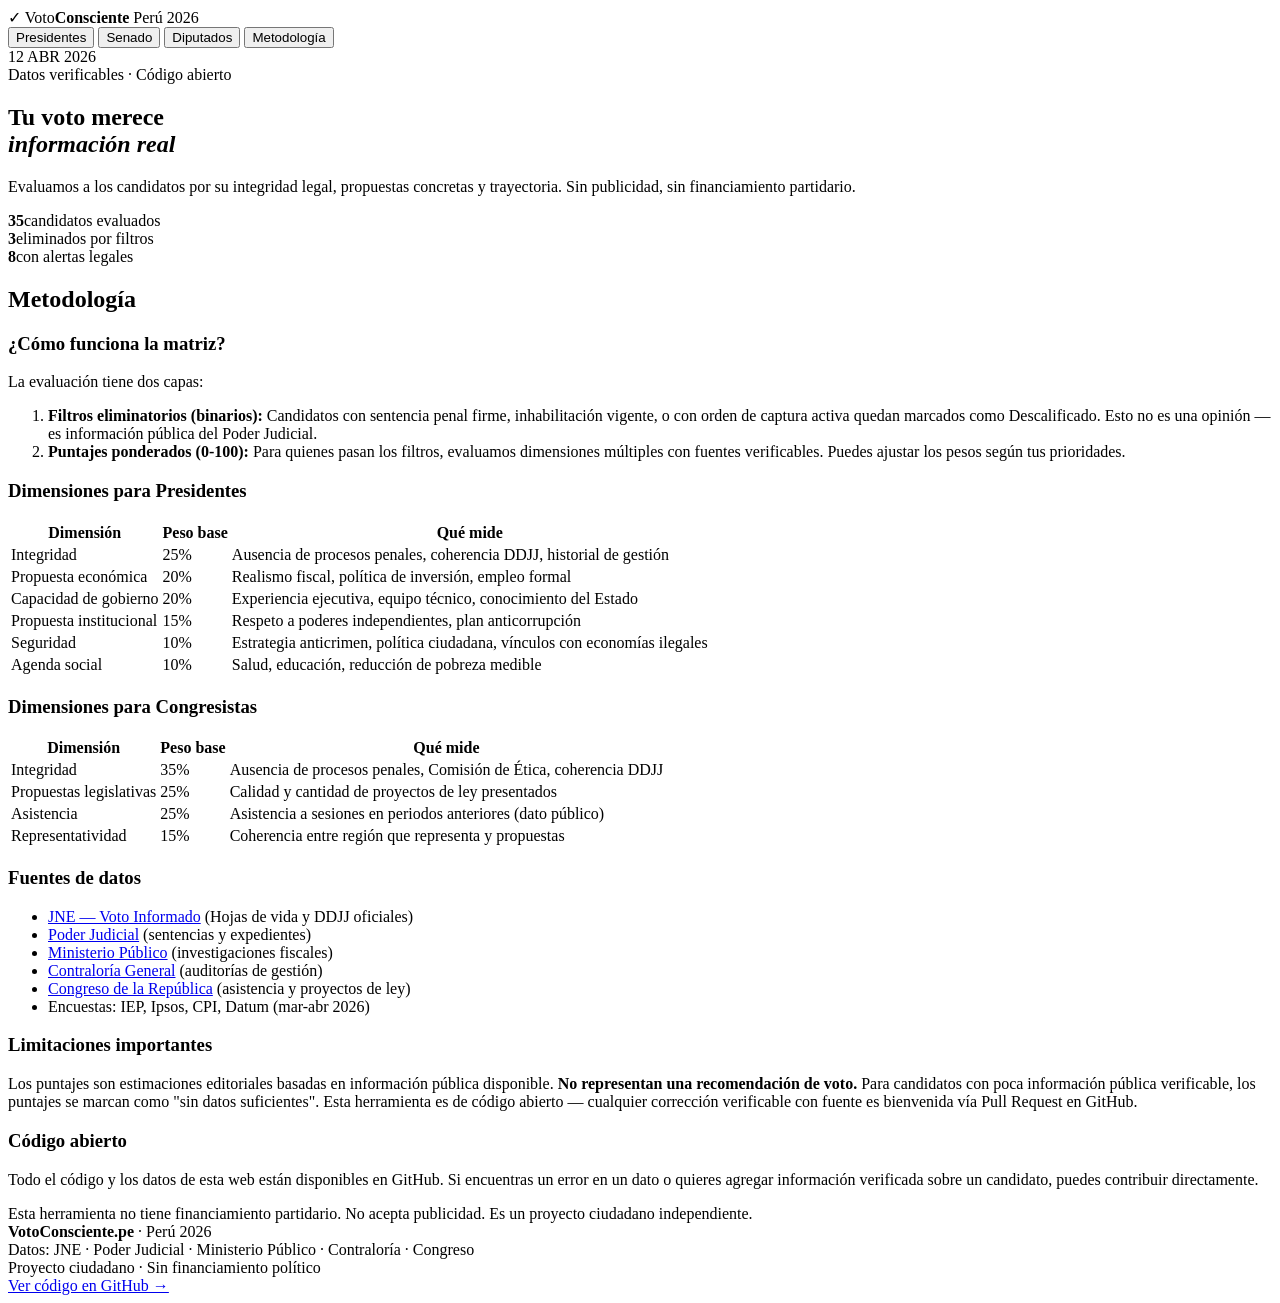
==== index.html @ 7504a5af "Add files via upload" ====
<!DOCTYPE html>
<html lang="es">
<head>
<meta charset="UTF-8">
<meta name="viewport" content="width=device-width, initial-scale=1.0">
<meta name="description" content="Voto Consciente Perú 2026 — Matriz de decisión electoral basada en integridad, propuestas y trayectoria verificable.">
<meta property="og:title" content="Voto Consciente Perú 2026">
<meta property="og:description" content="Evalúa a los candidatos presidenciales, senadores y diputados con datos verificables.">
<title>Voto Consciente · Perú 2026</title>
<link rel="preconnect" href="https://fonts.googleapis.com">
<link href="https://fonts.googleapis.com/css2?family=Sora:wght@300;400;500;600&family=DM+Mono:wght@400;500&display=swap" rel="stylesheet">
<link rel="stylesheet" href="css/styles.css">
</head>
<body>

<!-- HEADER -->
<header class="site-header">
  <div class="header-inner">
    <div class="logo">
      <span class="logo-mark">✓</span>
      <span class="logo-text">Voto<strong>Consciente</strong></span>
      <span class="logo-year">Perú 2026</span>
    </div>
    <nav class="main-nav">
      <button class="nav-btn active" data-view="presidentes">Presidentes</button>
      <button class="nav-btn" data-view="senadores">Senado</button>
      <button class="nav-btn" data-view="diputados">Diputados</button>
      <button class="nav-btn" data-view="metodologia">Metodología</button>
    </nav>
    <div class="header-cta">
      <span class="election-countdown" id="countdown">12 ABR 2026</span>
    </div>
  </div>
</header>

<!-- HERO -->
<section class="hero" id="hero">
  <div class="hero-inner">
    <div class="hero-badge">Datos verificables · Código abierto</div>
    <h1 class="hero-title">Tu voto merece<br><em>información real</em></h1>
    <p class="hero-sub">Evaluamos a los candidatos por su integridad legal, propuestas concretas y trayectoria. Sin publicidad, sin financiamiento partidario.</p>
    <div class="hero-stats">
      <div class="hstat"><strong id="stat-total">35</strong><span>candidatos evaluados</span></div>
      <div class="hstat"><strong id="stat-elim">3</strong><span>eliminados por filtros</span></div>
      <div class="hstat"><strong id="stat-warn">8</strong><span>con alertas legales</span></div>
    </div>
  </div>
</section>

<!-- MAIN CONTENT -->
<main class="main-content">

  <!-- VIEWS -->
  <div id="view-presidentes" class="view active">
    <div id="pres-container"></div>
  </div>

  <div id="view-senadores" class="view">
    <div id="sen-container"></div>
  </div>

  <div id="view-diputados" class="view">
    <div id="dip-container"></div>
  </div>

  <div id="view-metodologia" class="view">
    <div class="metodologia-wrap">
      <h2>Metodología</h2>

      <h3>¿Cómo funciona la matriz?</h3>
      <p>La evaluación tiene dos capas:</p>
      <ol>
        <li><strong>Filtros eliminatorios (binarios):</strong> Candidatos con sentencia penal firme, inhabilitación vigente, o con orden de captura activa quedan marcados como <span class="badge-bad">Descalificado</span>. Esto no es una opinión — es información pública del Poder Judicial.</li>
        <li><strong>Puntajes ponderados (0-100):</strong> Para quienes pasan los filtros, evaluamos dimensiones múltiples con fuentes verificables. Puedes ajustar los pesos según tus prioridades.</li>
      </ol>

      <h3>Dimensiones para Presidentes</h3>
      <table class="meto-table">
        <tr><th>Dimensión</th><th>Peso base</th><th>Qué mide</th></tr>
        <tr><td>Integridad</td><td>25%</td><td>Ausencia de procesos penales, coherencia DDJJ, historial de gestión</td></tr>
        <tr><td>Propuesta económica</td><td>20%</td><td>Realismo fiscal, política de inversión, empleo formal</td></tr>
        <tr><td>Capacidad de gobierno</td><td>20%</td><td>Experiencia ejecutiva, equipo técnico, conocimiento del Estado</td></tr>
        <tr><td>Propuesta institucional</td><td>15%</td><td>Respeto a poderes independientes, plan anticorrupción</td></tr>
        <tr><td>Seguridad</td><td>10%</td><td>Estrategia anticrimen, política ciudadana, vínculos con economías ilegales</td></tr>
        <tr><td>Agenda social</td><td>10%</td><td>Salud, educación, reducción de pobreza medible</td></tr>
      </table>

      <h3>Dimensiones para Congresistas</h3>
      <table class="meto-table">
        <tr><th>Dimensión</th><th>Peso base</th><th>Qué mide</th></tr>
        <tr><td>Integridad</td><td>35%</td><td>Ausencia de procesos penales, Comisión de Ética, coherencia DDJJ</td></tr>
        <tr><td>Propuestas legislativas</td><td>25%</td><td>Calidad y cantidad de proyectos de ley presentados</td></tr>
        <tr><td>Asistencia</td><td>25%</td><td>Asistencia a sesiones en periodos anteriores (dato público)</td></tr>
        <tr><td>Representatividad</td><td>15%</td><td>Coherencia entre región que representa y propuestas</td></tr>
      </table>

      <h3>Fuentes de datos</h3>
      <ul>
        <li><a href="https://votoinformado.jne.gob.pe" target="_blank">JNE — Voto Informado</a> (Hojas de vida y DDJJ oficiales)</li>
        <li><a href="https://www.pj.gob.pe" target="_blank">Poder Judicial</a> (sentencias y expedientes)</li>
        <li><a href="https://www.mpfn.gob.pe" target="_blank">Ministerio Público</a> (investigaciones fiscales)</li>
        <li><a href="https://www.contraloria.gob.pe" target="_blank">Contraloría General</a> (auditorías de gestión)</li>
        <li><a href="https://www.congreso.gob.pe" target="_blank">Congreso de la República</a> (asistencia y proyectos de ley)</li>
        <li>Encuestas: IEP, Ipsos, CPI, Datum (mar-abr 2026)</li>
      </ul>

      <h3>Limitaciones importantes</h3>
      <p>Los puntajes son estimaciones editoriales basadas en información pública disponible. <strong>No representan una recomendación de voto.</strong> Para candidatos con poca información pública verificable, los puntajes se marcan como "sin datos suficientes". Esta herramienta es de código abierto — cualquier corrección verificable con fuente es bienvenida vía Pull Request en GitHub.</p>

      <h3>Código abierto</h3>
      <p>Todo el código y los datos de esta web están disponibles en GitHub. Si encuentras un error en un dato o quieres agregar información verificada sobre un candidato, puedes contribuir directamente.</p>

      <div class="meto-disclaimer">
        Esta herramienta no tiene financiamiento partidario. No acepta publicidad. Es un proyecto ciudadano independiente.
      </div>
    </div>
  </div>

</main>

<!-- FOOTER -->
<footer class="site-footer">
  <div class="footer-inner">
    <div class="footer-left">
      <strong>VotoConsciente.pe</strong> · Perú 2026<br>
      <span>Datos: JNE · Poder Judicial · Ministerio Público · Contraloría · Congreso</span>
    </div>
    <div class="footer-right">
      <span>Proyecto ciudadano · Sin financiamiento político</span><br>
      <a href="https://github.com/TU_USUARIO/voto-consciente-2026" target="_blank">Ver código en GitHub →</a>
    </div>
  </div>
</footer>

<script src="js/app.js"></script>
</body>
</html>
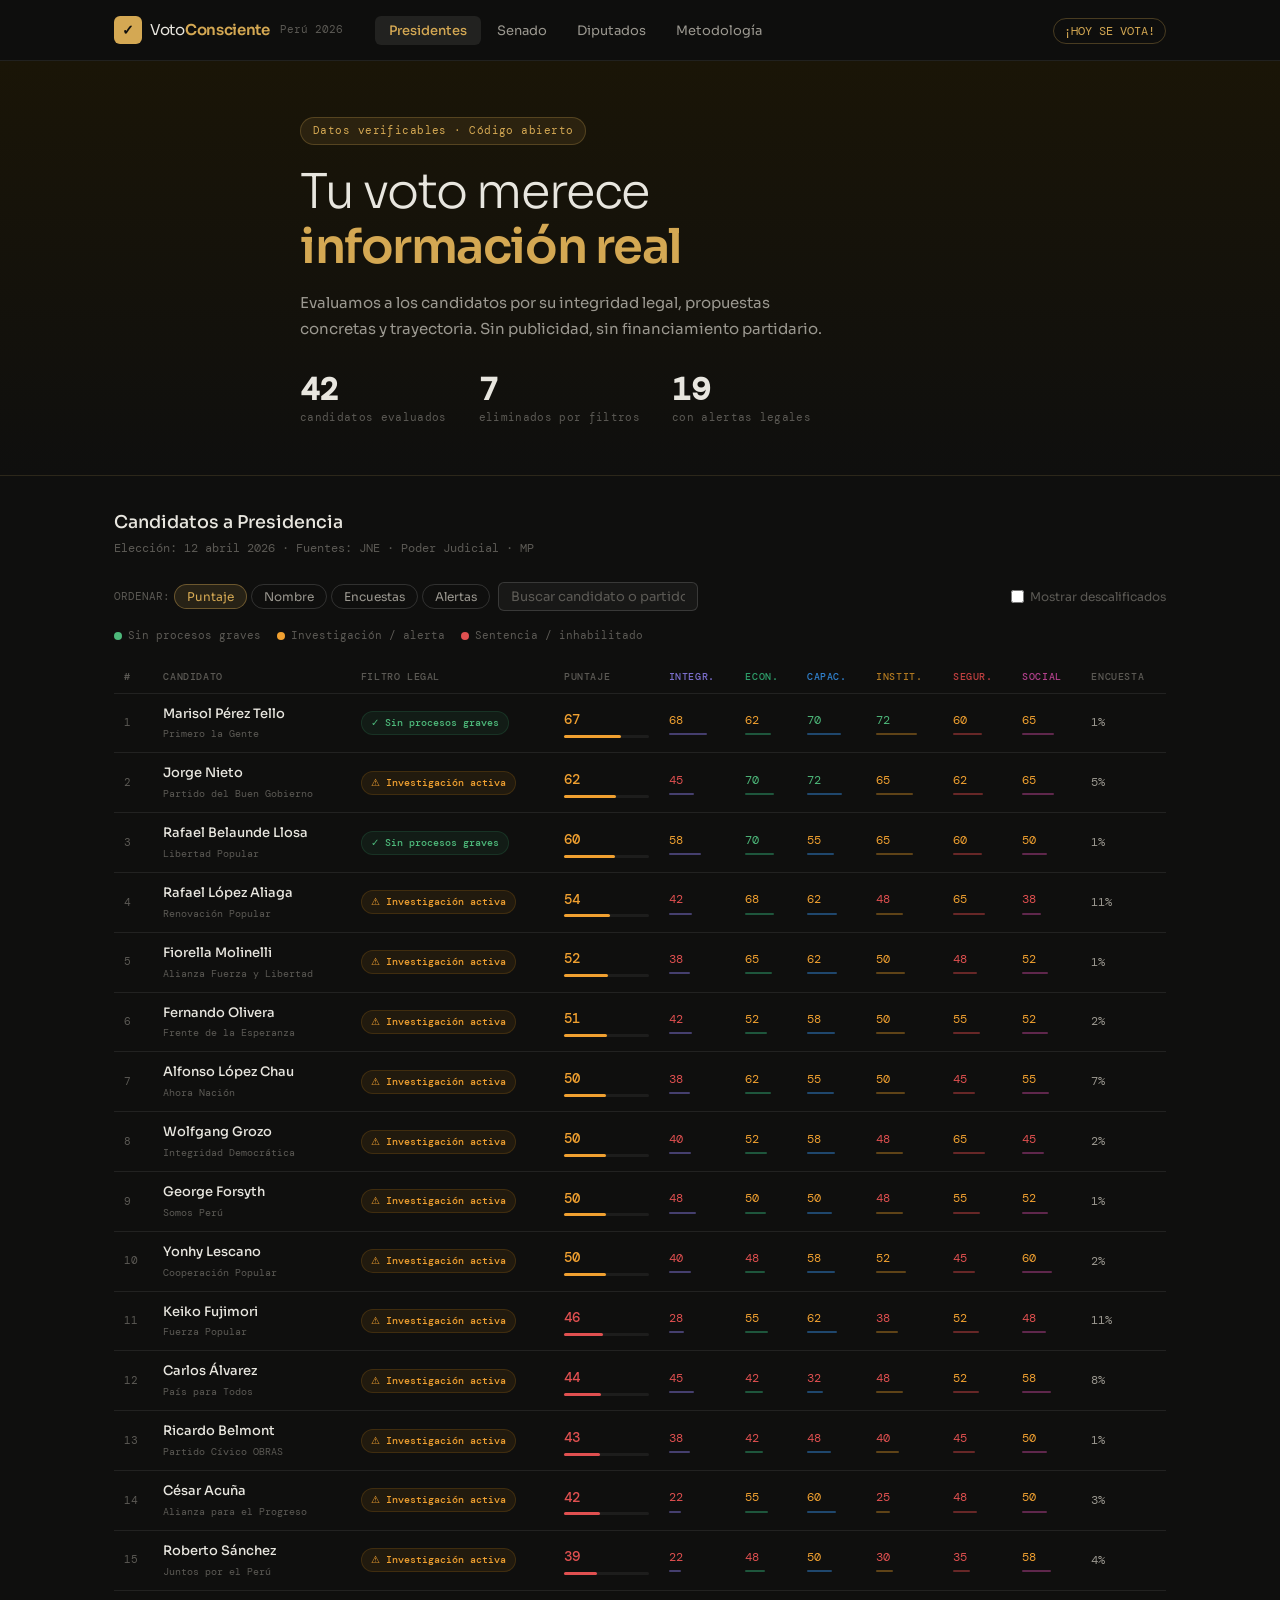
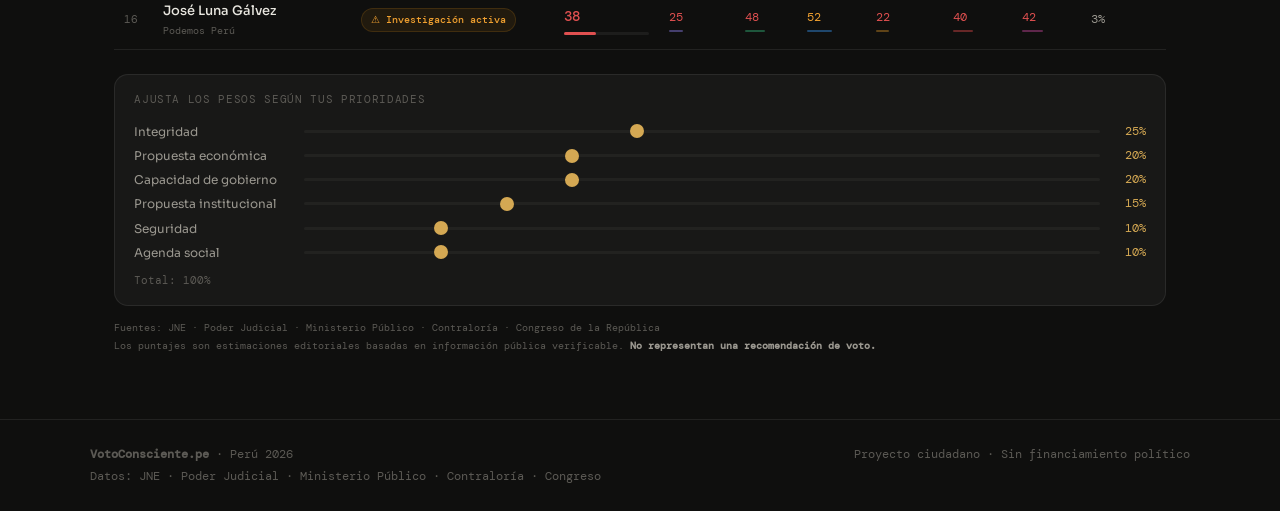
==== commit b30bc7fc: "Update index.html" ====
--- a/index.html
+++ b/index.html
@@ -127,7 +127,6 @@
     </div>
     <div class="footer-right">
       <span>Proyecto ciudadano · Sin financiamiento político</span><br>
-      <a href="https://github.com/TU_USUARIO/voto-consciente-2026" target="_blank">Ver código en GitHub →</a>
     </div>
   </div>
 </footer>
--- a/css/styles.css
+++ b/css/styles.css
@@ -0,0 +1,585 @@
+/* ===== VOTO CONSCIENTE 2026 · STYLES ===== */
+/* Aesthetic: Editorial civic — austero, directo, confiable */
+
+:root {
+  --c-bg: #0f0f0e;
+  --c-bg2: #181817;
+  --c-bg3: #222220;
+  --c-border: rgba(255,255,255,0.08);
+  --c-border2: rgba(255,255,255,0.14);
+  --c-text: #e8e6df;
+  --c-text2: #9b9890;
+  --c-text3: #5c5a55;
+  --c-accent: #d4a853;       /* oro cívico */
+  --c-accent2: #c14b2a;      /* rojo alerta */
+  --c-ok: #2e7d52;
+  --c-ok-bg: rgba(46,125,82,0.12);
+  --c-ok-text: #4db87a;
+  --c-warn: #a06a10;
+  --c-warn-bg: rgba(160,106,16,0.12);
+  --c-warn-text: #f0a030;
+  --c-bad: #8b2020;
+  --c-bad-bg: rgba(139,32,32,0.12);
+  --c-bad-text: #e05050;
+  --c-blue: #2a5fa0;
+  --c-blue-text: #6aabf0;
+  --font-main: 'Sora', sans-serif;
+  --font-mono: 'DM Mono', monospace;
+  --radius: 8px;
+  --radius-lg: 14px;
+  --shadow: 0 2px 16px rgba(0,0,0,0.4);
+}
+
+/* Reset */
+*, *::before, *::after { box-sizing: border-box; margin: 0; padding: 0; }
+html { scroll-behavior: smooth; }
+body {
+  font-family: var(--font-main);
+  background: var(--c-bg);
+  color: var(--c-text);
+  font-size: 15px;
+  line-height: 1.6;
+  min-height: 100vh;
+}
+a { color: var(--c-accent); text-decoration: none; }
+a:hover { text-decoration: underline; }
+strong { font-weight: 600; }
+
+/* ===== HEADER ===== */
+.site-header {
+  position: sticky;
+  top: 0;
+  z-index: 100;
+  background: rgba(15,15,14,0.92);
+  backdrop-filter: blur(12px);
+  border-bottom: 1px solid var(--c-border);
+}
+.header-inner {
+  max-width: 1100px;
+  margin: 0 auto;
+  padding: 0 1.5rem;
+  height: 60px;
+  display: flex;
+  align-items: center;
+  gap: 2rem;
+}
+.logo {
+  display: flex;
+  align-items: center;
+  gap: 8px;
+  flex-shrink: 0;
+}
+.logo-mark {
+  width: 28px;
+  height: 28px;
+  background: var(--c-accent);
+  color: #0f0f0e;
+  border-radius: 6px;
+  display: flex;
+  align-items: center;
+  justify-content: center;
+  font-size: 14px;
+  font-weight: 700;
+}
+.logo-text {
+  font-size: 15px;
+  letter-spacing: -0.02em;
+}
+.logo-text strong { color: var(--c-accent); }
+.logo-year {
+  font-size: 11px;
+  color: var(--c-text3);
+  font-family: var(--font-mono);
+  margin-left: 2px;
+}
+.main-nav {
+  display: flex;
+  gap: 2px;
+  flex: 1;
+}
+.nav-btn {
+  background: none;
+  border: none;
+  color: var(--c-text2);
+  font-family: var(--font-main);
+  font-size: 13px;
+  padding: 6px 14px;
+  border-radius: 6px;
+  cursor: pointer;
+  transition: all .15s;
+  white-space: nowrap;
+}
+.nav-btn:hover { background: var(--c-bg3); color: var(--c-text); }
+.nav-btn.active { background: var(--c-bg3); color: var(--c-accent); font-weight: 500; }
+.election-countdown {
+  font-family: var(--font-mono);
+  font-size: 12px;
+  color: var(--c-accent);
+  border: 1px solid rgba(212,168,83,0.3);
+  padding: 4px 10px;
+  border-radius: 20px;
+  white-space: nowrap;
+}
+
+/* ===== HERO ===== */
+.hero {
+  background: linear-gradient(180deg, #1a1507 0%, var(--c-bg) 100%);
+  border-bottom: 1px solid var(--c-border);
+  padding: 3.5rem 1.5rem 3rem;
+}
+.hero-inner {
+  max-width: 680px;
+  margin: 0 auto;
+}
+.hero-badge {
+  display: inline-block;
+  font-size: 11px;
+  font-family: var(--font-mono);
+  color: var(--c-accent);
+  background: rgba(212,168,83,0.1);
+  border: 1px solid rgba(212,168,83,0.25);
+  padding: 4px 12px;
+  border-radius: 20px;
+  margin-bottom: 1.2rem;
+  letter-spacing: .04em;
+}
+.hero-title {
+  font-size: clamp(2rem, 5vw, 3rem);
+  font-weight: 300;
+  line-height: 1.15;
+  letter-spacing: -0.03em;
+  margin-bottom: 1rem;
+}
+.hero-title em {
+  font-style: normal;
+  color: var(--c-accent);
+  font-weight: 600;
+}
+.hero-sub {
+  font-size: 15px;
+  color: var(--c-text2);
+  max-width: 540px;
+  margin-bottom: 2rem;
+  line-height: 1.7;
+}
+.hero-stats {
+  display: flex;
+  gap: 2rem;
+  flex-wrap: wrap;
+}
+.hstat {
+  display: flex;
+  flex-direction: column;
+}
+.hstat strong {
+  font-size: 2rem;
+  font-weight: 600;
+  color: var(--c-text);
+  line-height: 1;
+  font-family: var(--font-mono);
+}
+.hstat span {
+  font-size: 11px;
+  color: var(--c-text3);
+  margin-top: 4px;
+  font-family: var(--font-mono);
+  letter-spacing: .03em;
+}
+
+/* ===== MAIN ===== */
+.main-content {
+  max-width: 1100px;
+  margin: 0 auto;
+  padding: 2rem 1.5rem 4rem;
+}
+.view { display: none; }
+.view.active { display: block; }
+
+/* ===== MATRIX PANEL ===== */
+.matrix-header {
+  display: flex;
+  align-items: flex-start;
+  justify-content: space-between;
+  flex-wrap: wrap;
+  gap: 1rem;
+  margin-bottom: 1.5rem;
+}
+.matrix-title {
+  font-size: 1.1rem;
+  font-weight: 500;
+  color: var(--c-text);
+}
+.matrix-subtitle {
+  font-size: 12px;
+  color: var(--c-text3);
+  margin-top: 3px;
+  font-family: var(--font-mono);
+}
+
+/* Controls bar */
+.controls-bar {
+  display: flex;
+  flex-wrap: wrap;
+  gap: 8px;
+  align-items: center;
+  margin-bottom: 1rem;
+}
+.ctrl-group { display: flex; gap: 4px; align-items: center; }
+.ctrl-label { font-size: 11px; color: var(--c-text3); font-family: var(--font-mono); white-space: nowrap; }
+.pill-btn {
+  font-size: 12px;
+  padding: 4px 12px;
+  border-radius: 20px;
+  border: 1px solid var(--c-border2);
+  background: none;
+  color: var(--c-text2);
+  cursor: pointer;
+  font-family: var(--font-main);
+  transition: all .15s;
+}
+.pill-btn:hover { border-color: var(--c-accent); color: var(--c-accent); }
+.pill-btn.active { background: rgba(212,168,83,0.12); border-color: rgba(212,168,83,0.4); color: var(--c-accent); }
+.search-input {
+  padding: 5px 12px;
+  background: var(--c-bg2);
+  border: 1px solid var(--c-border2);
+  border-radius: 6px;
+  color: var(--c-text);
+  font-family: var(--font-main);
+  font-size: 13px;
+  outline: none;
+  width: 200px;
+  transition: border .15s;
+}
+.search-input:focus { border-color: rgba(212,168,83,0.4); }
+.search-input::placeholder { color: var(--c-text3); }
+.toggle-label {
+  display: flex;
+  align-items: center;
+  gap: 6px;
+  font-size: 12px;
+  color: var(--c-text3);
+  cursor: pointer;
+  margin-left: auto;
+}
+
+/* Legend */
+.legend-bar {
+  display: flex;
+  gap: 1rem;
+  flex-wrap: wrap;
+  margin-bottom: 1rem;
+}
+.leg-item {
+  display: flex;
+  align-items: center;
+  gap: 6px;
+  font-size: 11px;
+  color: var(--c-text3);
+  font-family: var(--font-mono);
+}
+.leg-dot {
+  width: 8px;
+  height: 8px;
+  border-radius: 50%;
+}
+
+/* ===== TABLE ===== */
+.table-wrap { overflow-x: auto; }
+table {
+  width: 100%;
+  border-collapse: collapse;
+  font-size: 13px;
+}
+thead th {
+  text-align: left;
+  font-size: 10px;
+  font-family: var(--font-mono);
+  font-weight: 500;
+  letter-spacing: .06em;
+  color: var(--c-text3);
+  padding: 8px 10px;
+  border-bottom: 1px solid var(--c-border);
+  white-space: nowrap;
+  cursor: pointer;
+  user-select: none;
+  transition: color .15s;
+}
+thead th:hover { color: var(--c-accent); }
+thead th.sorted { color: var(--c-accent); }
+tbody tr {
+  border-bottom: 1px solid var(--c-border);
+  cursor: pointer;
+  transition: background .1s;
+}
+tbody tr:hover { background: rgba(255,255,255,0.03); }
+tbody tr.eliminated-row { opacity: 0.4; }
+tbody tr.eliminated-row.show { opacity: 1; }
+tbody tr.hidden-row { display: none; }
+tbody tr.detail-open { background: rgba(212,168,83,0.04); }
+td { padding: 10px 10px; vertical-align: middle; }
+
+/* Candidate name */
+.cname { font-weight: 500; font-size: 13px; color: var(--c-text); }
+.cparty { font-size: 10px; color: var(--c-text3); font-family: var(--font-mono); margin-top: 2px; }
+
+/* Filter badge */
+.fbadge {
+  display: inline-flex;
+  align-items: center;
+  gap: 4px;
+  padding: 3px 9px;
+  border-radius: 20px;
+  font-size: 10px;
+  font-weight: 500;
+  font-family: var(--font-mono);
+  white-space: nowrap;
+}
+.fbadge.ok  { background: var(--c-ok-bg);   color: var(--c-ok-text);   border: 1px solid rgba(46,125,82,0.25); }
+.fbadge.warn{ background: var(--c-warn-bg);  color: var(--c-warn-text); border: 1px solid rgba(160,106,16,0.25); }
+.fbadge.bad { background: var(--c-bad-bg);   color: var(--c-bad-text);  border: 1px solid rgba(139,32,32,0.25); }
+
+/* Score */
+.score-cell { min-width: 90px; }
+.score-num {
+  font-family: var(--font-mono);
+  font-size: 14px;
+  font-weight: 500;
+}
+.score-bar-bg {
+  height: 3px;
+  background: rgba(255,255,255,0.06);
+  border-radius: 2px;
+  margin-top: 4px;
+}
+.score-bar-fill { height: 3px; border-radius: 2px; }
+
+/* Dim cells */
+.dval {
+  font-family: var(--font-mono);
+  font-size: 12px;
+}
+.dbar { height: 2px; border-radius: 1px; margin-top: 3px; }
+
+/* Poll */
+.poll-val { font-family: var(--font-mono); font-size: 12px; color: var(--c-text2); }
+
+/* ===== DETAIL ROW ===== */
+.detail-row td {
+  padding: 0;
+  background: var(--c-bg2);
+  border-bottom: 1px solid var(--c-border);
+}
+.detail-inner {
+  padding: 1.2rem 1.5rem;
+  display: grid;
+  grid-template-columns: 1fr 1fr;
+  gap: 1.2rem;
+}
+@media (max-width: 640px) {
+  .detail-inner { grid-template-columns: 1fr; }
+}
+.detail-section h4 {
+  font-size: 10px;
+  font-family: var(--font-mono);
+  letter-spacing: .06em;
+  color: var(--c-text3);
+  margin-bottom: .6rem;
+}
+.detail-note { font-size: 13px; color: var(--c-text2); line-height: 1.6; }
+.detail-resumen { font-size: 13px; color: var(--c-text2); line-height: 1.7; }
+.detail-resumen p { margin-bottom: .6rem; }
+.detail-resumen strong { color: var(--c-text); font-weight: 500; }
+.detail-resumen p:last-child { margin-bottom: 0; }
+.detail-filter-note { font-size: 12px; color: var(--c-text2); line-height: 1.5; margin-top: .4rem; }
+.detail-dim-grid {
+  display: grid;
+  grid-template-columns: 1fr 1fr;
+  gap: 8px;
+}
+.detail-dim {
+  background: var(--c-bg3);
+  border-radius: var(--radius);
+  padding: .5rem .7rem;
+  border: 1px solid var(--c-border);
+}
+.ddim-name { font-size: 10px; color: var(--c-text3); font-family: var(--font-mono); }
+.ddim-val { font-size: 18px; font-weight: 500; font-family: var(--font-mono); margin-top: 2px; }
+.detail-sources {
+  margin-top: .8rem;
+  font-size: 11px;
+  color: var(--c-text3);
+  font-family: var(--font-mono);
+  line-height: 1.8;
+}
+.src-link {
+  display: inline-block;
+  color: var(--c-blue-text);
+  font-size: 10px;
+  margin-left: 6px;
+}
+
+/* ===== WEIGHTS PANEL ===== */
+.weights-panel {
+  background: var(--c-bg2);
+  border: 1px solid var(--c-border);
+  border-radius: var(--radius-lg);
+  padding: 1rem 1.2rem;
+  margin-top: 1.5rem;
+}
+.wp-title {
+  font-size: 11px;
+  font-family: var(--font-mono);
+  letter-spacing: .06em;
+  color: var(--c-text3);
+  margin-bottom: .8rem;
+}
+.w-row {
+  display: flex;
+  align-items: center;
+  gap: 10px;
+  margin: 5px 0;
+}
+.w-label { font-size: 12px; color: var(--c-text2); width: 160px; flex-shrink: 0; }
+.w-row input[type=range] {
+  flex: 1;
+  appearance: none;
+  height: 3px;
+  background: var(--c-bg3);
+  border-radius: 2px;
+  outline: none;
+  cursor: pointer;
+}
+.w-row input[type=range]::-webkit-slider-thumb {
+  appearance: none;
+  width: 14px;
+  height: 14px;
+  border-radius: 50%;
+  background: var(--c-accent);
+  cursor: pointer;
+}
+.w-val { font-size: 12px; font-family: var(--font-mono); color: var(--c-accent); min-width: 36px; text-align: right; }
+.w-total { font-size: 11px; font-family: var(--font-mono); color: var(--c-text3); margin-top: .6rem; }
+.w-total.warn { color: var(--c-warn-text); }
+
+/* ===== METODOLOGIA ===== */
+.metodologia-wrap {
+  max-width: 700px;
+  margin: 0 auto;
+  padding: 2rem 0;
+}
+.metodologia-wrap h2 {
+  font-size: 1.8rem;
+  font-weight: 300;
+  letter-spacing: -.02em;
+  margin-bottom: 1.5rem;
+  color: var(--c-text);
+}
+.metodologia-wrap h3 {
+  font-size: 14px;
+  font-weight: 600;
+  color: var(--c-accent);
+  font-family: var(--font-mono);
+  letter-spacing: .04em;
+  margin-top: 1.8rem;
+  margin-bottom: .7rem;
+  text-transform: uppercase;
+  font-size: 11px;
+}
+.metodologia-wrap p { color: var(--c-text2); line-height: 1.7; margin-bottom: .8rem; }
+.metodologia-wrap ol, .metodologia-wrap ul {
+  color: var(--c-text2);
+  padding-left: 1.4rem;
+  line-height: 1.8;
+  margin-bottom: .8rem;
+}
+.metodologia-wrap li { margin: 4px 0; }
+.meto-table {
+  width: 100%;
+  border-collapse: collapse;
+  font-size: 13px;
+  margin-bottom: 1rem;
+}
+.meto-table th {
+  text-align: left;
+  font-size: 10px;
+  font-family: var(--font-mono);
+  letter-spacing: .05em;
+  color: var(--c-text3);
+  padding: 8px 12px;
+  border-bottom: 1px solid var(--c-border);
+}
+.meto-table td {
+  padding: 8px 12px;
+  border-bottom: 1px solid var(--c-border);
+  color: var(--c-text2);
+  vertical-align: top;
+}
+.meto-table td:first-child { color: var(--c-text); font-weight: 500; }
+.meto-disclaimer {
+  margin-top: 2rem;
+  padding: 1rem 1.2rem;
+  background: rgba(212,168,83,0.06);
+  border: 1px solid rgba(212,168,83,0.2);
+  border-radius: var(--radius);
+  font-size: 13px;
+  color: var(--c-accent);
+  font-family: var(--font-mono);
+}
+
+/* ===== BADGES ===== */
+.badge-bad {
+  display: inline;
+  background: var(--c-bad-bg);
+  color: var(--c-bad-text);
+  padding: 1px 7px;
+  border-radius: 4px;
+  font-size: 11px;
+  font-family: var(--font-mono);
+}
+
+/* ===== FOOTER ===== */
+.site-footer {
+  border-top: 1px solid var(--c-border);
+  padding: 1.5rem;
+}
+.footer-inner {
+  max-width: 1100px;
+  margin: 0 auto;
+  display: flex;
+  justify-content: space-between;
+  align-items: flex-start;
+  gap: 1rem;
+  flex-wrap: wrap;
+  font-size: 12px;
+  color: var(--c-text3);
+  font-family: var(--font-mono);
+  line-height: 1.8;
+}
+.footer-right { text-align: right; }
+.footer-right a { color: var(--c-accent); }
+
+/* ===== EMPTY STATE ===== */
+.empty-state {
+  padding: 3rem;
+  text-align: center;
+  color: var(--c-text3);
+  font-family: var(--font-mono);
+  font-size: 13px;
+  border: 1px solid var(--c-border);
+  border-radius: var(--radius-lg);
+}
+
+/* ===== RESPONSIVE ===== */
+@media (max-width: 768px) {
+  .header-inner { gap: 1rem; }
+  .main-nav { gap: 0; }
+  .nav-btn { padding: 5px 10px; font-size: 12px; }
+  .hero { padding: 2rem 1rem 1.8rem; }
+  .main-content { padding: 1.2rem 1rem 3rem; }
+  .controls-bar { flex-direction: column; align-items: flex-start; }
+  .search-input { width: 100%; }
+  .toggle-label { margin-left: 0; }
+  thead th:nth-child(n+5) { display: none; }
+  td:nth-child(n+5) { display: none; }
+}
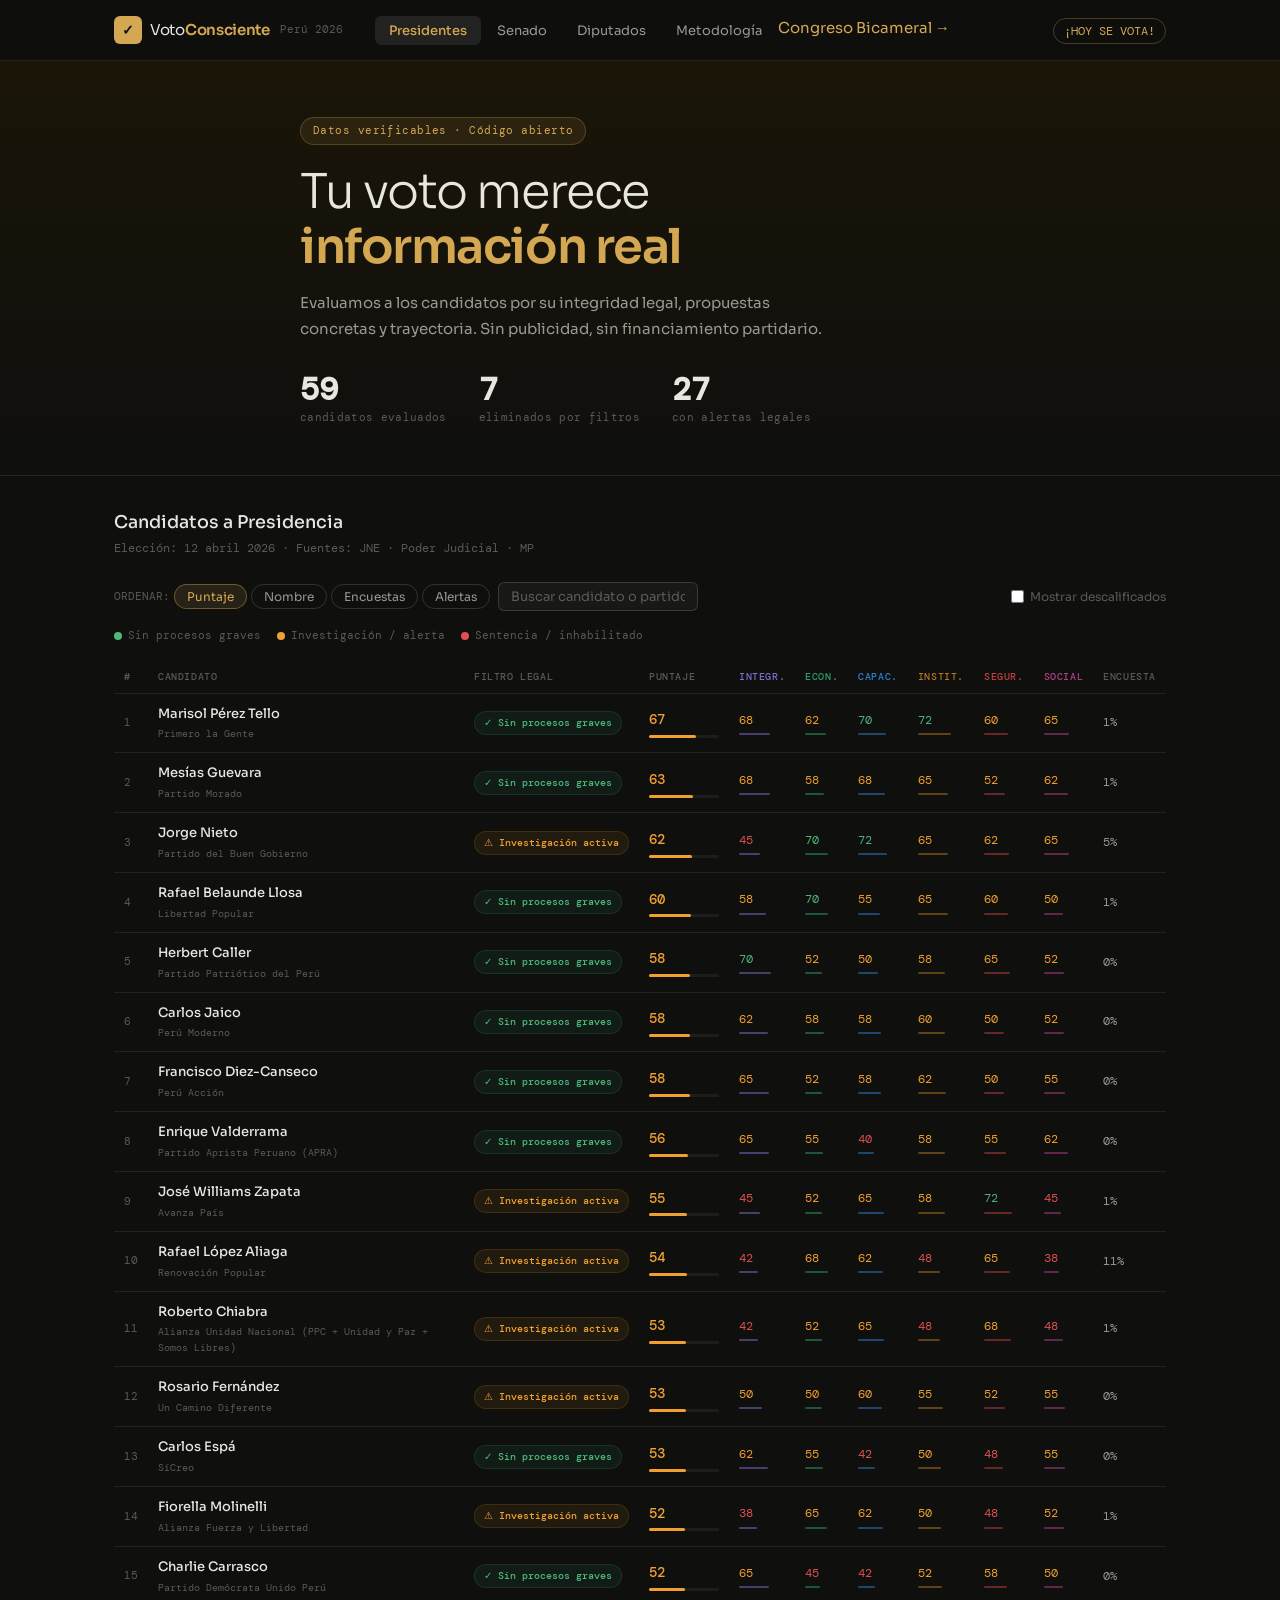
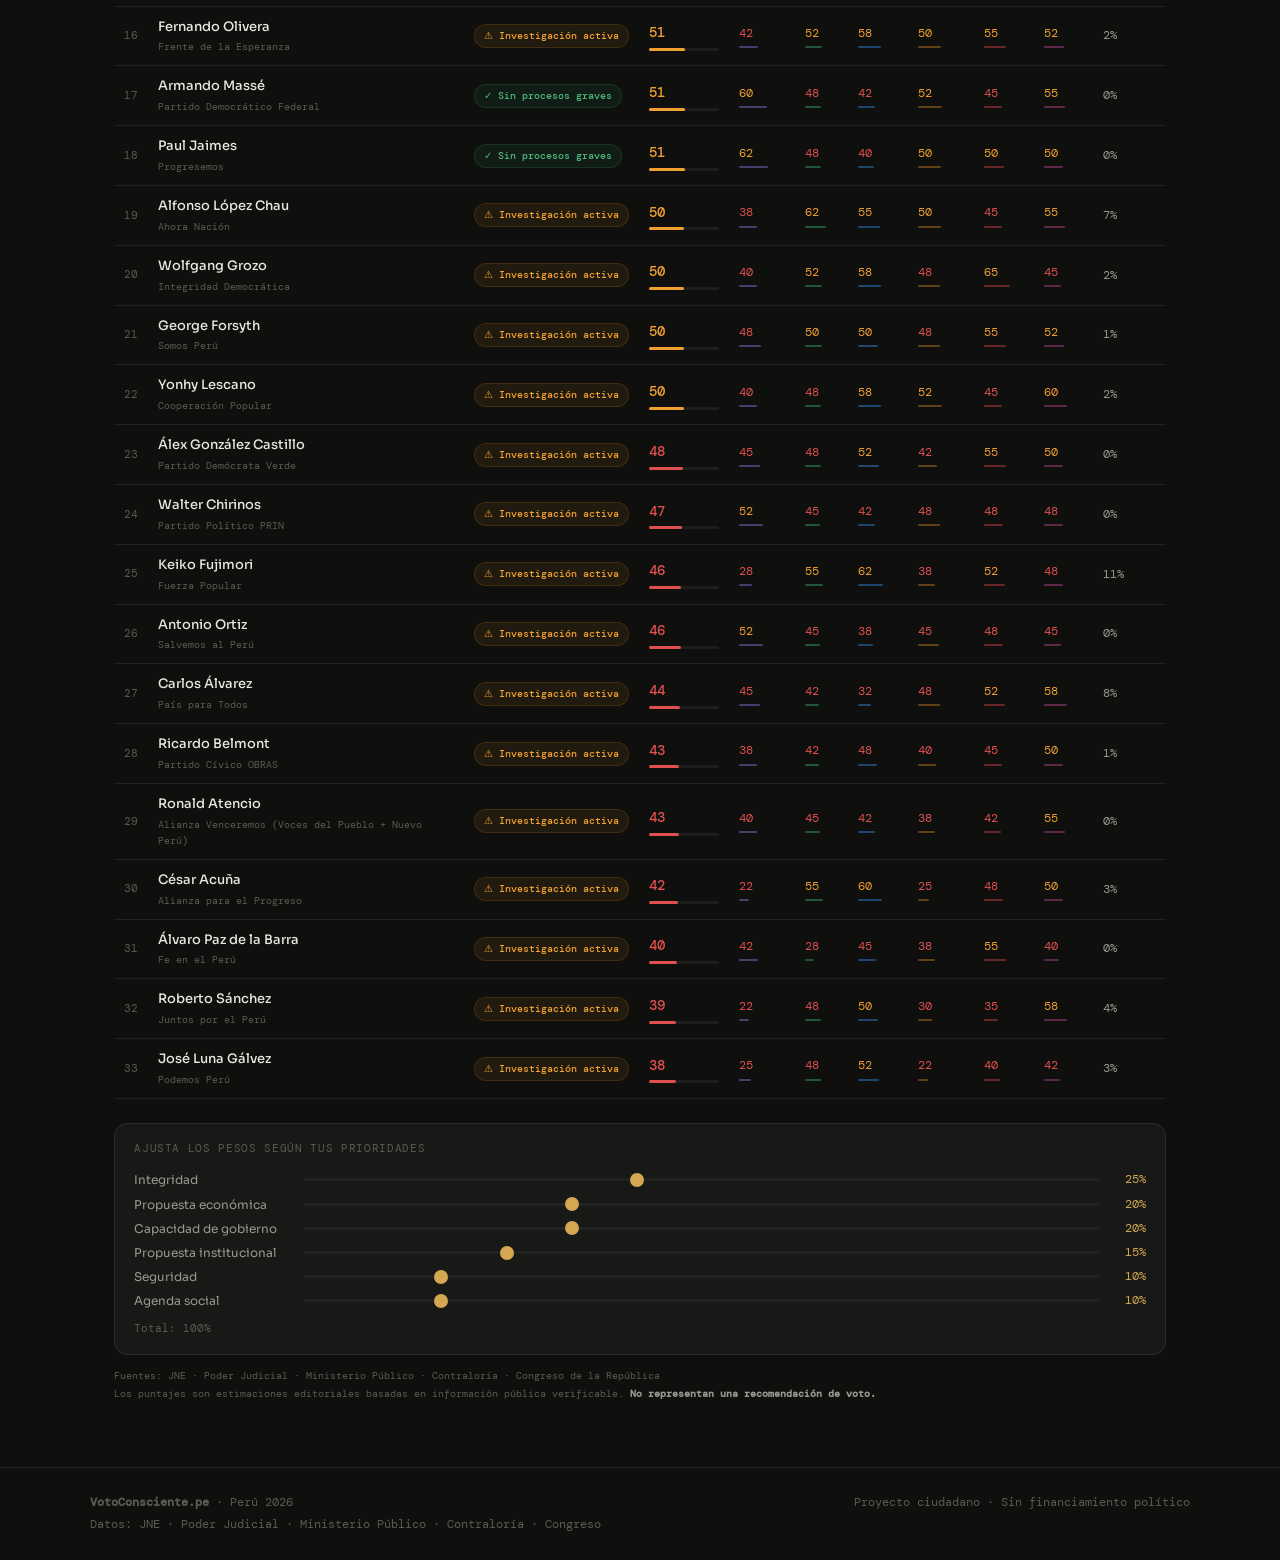
==== commit c8bff605: "Update index.html" ====
--- a/index.html
+++ b/index.html
@@ -26,6 +26,7 @@
       <button class="nav-btn" data-view="senadores">Senado</button>
       <button class="nav-btn" data-view="diputados">Diputados</button>
       <button class="nav-btn" data-view="metodologia">Metodología</button>
+      <a href="congreso.html">Congreso Bicameral →</a>
     </nav>
     <div class="header-cta">
       <span class="election-countdown" id="countdown">12 ABR 2026</span>
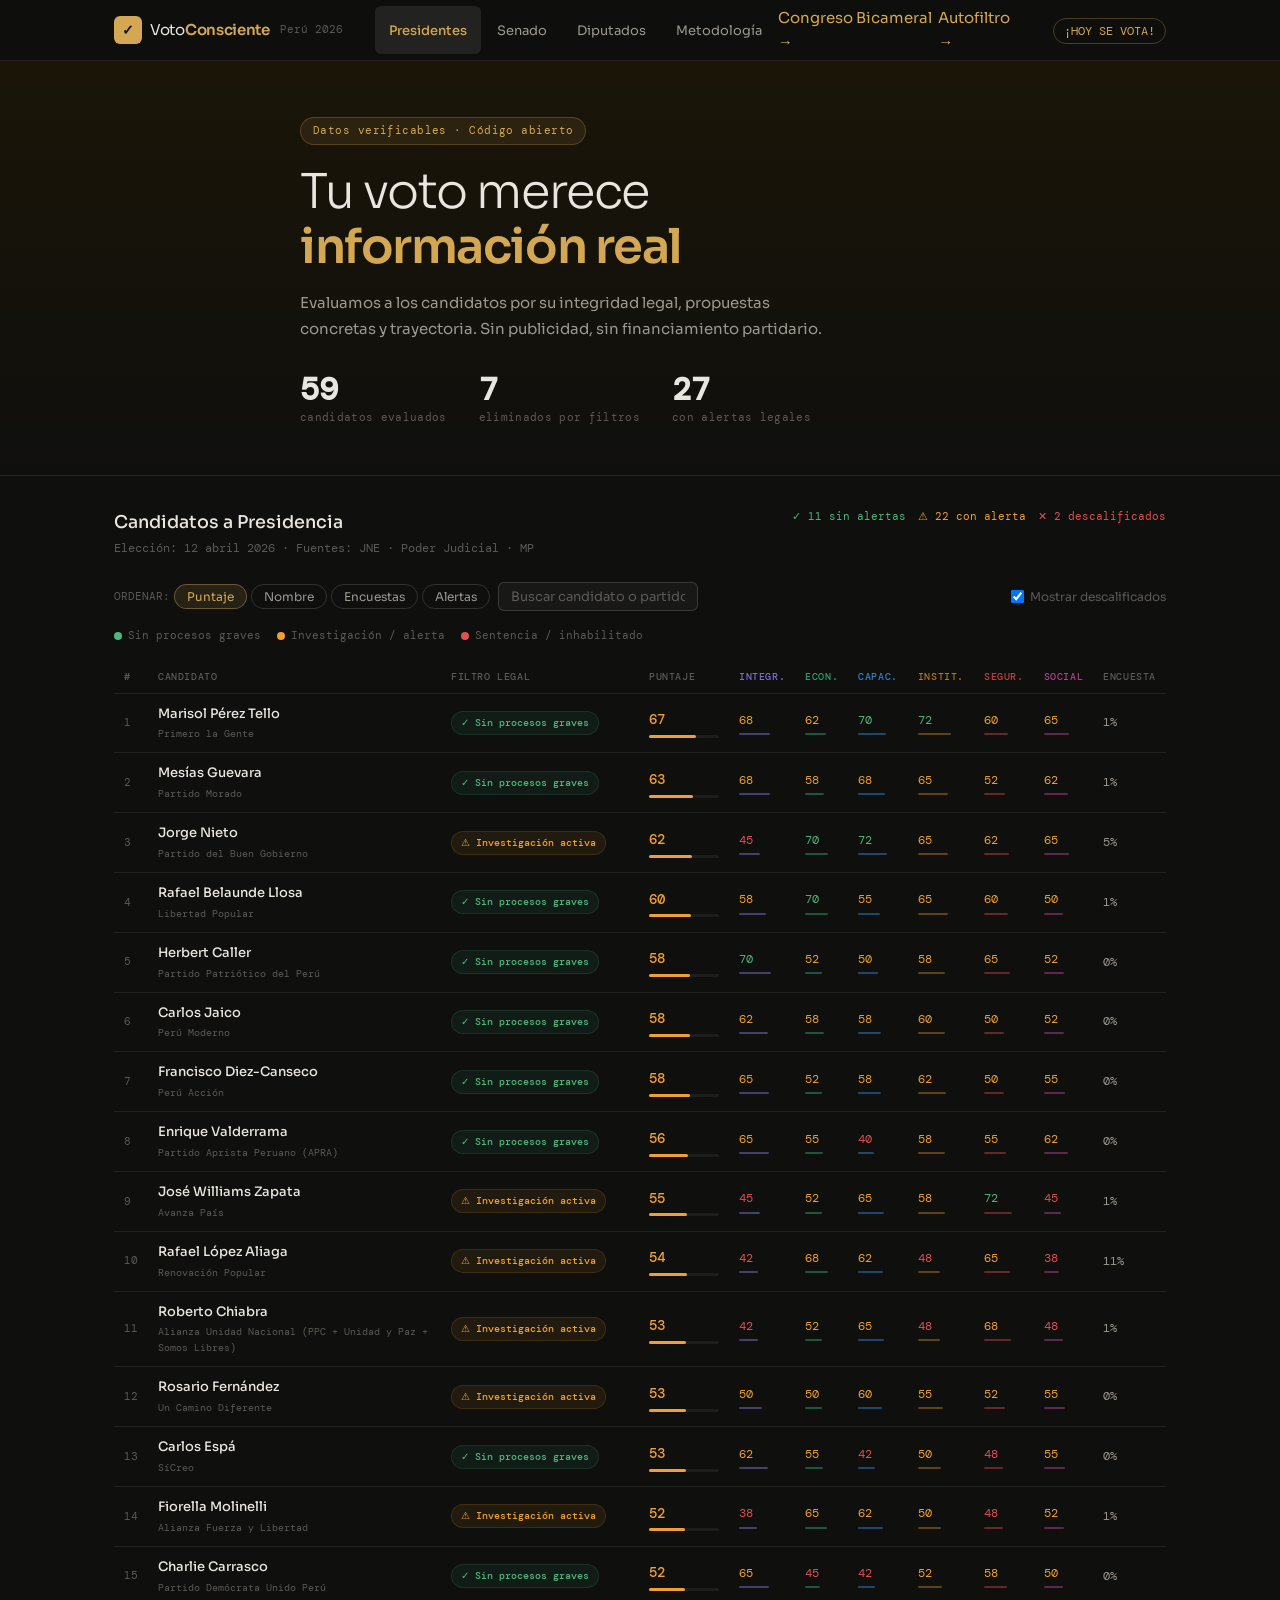
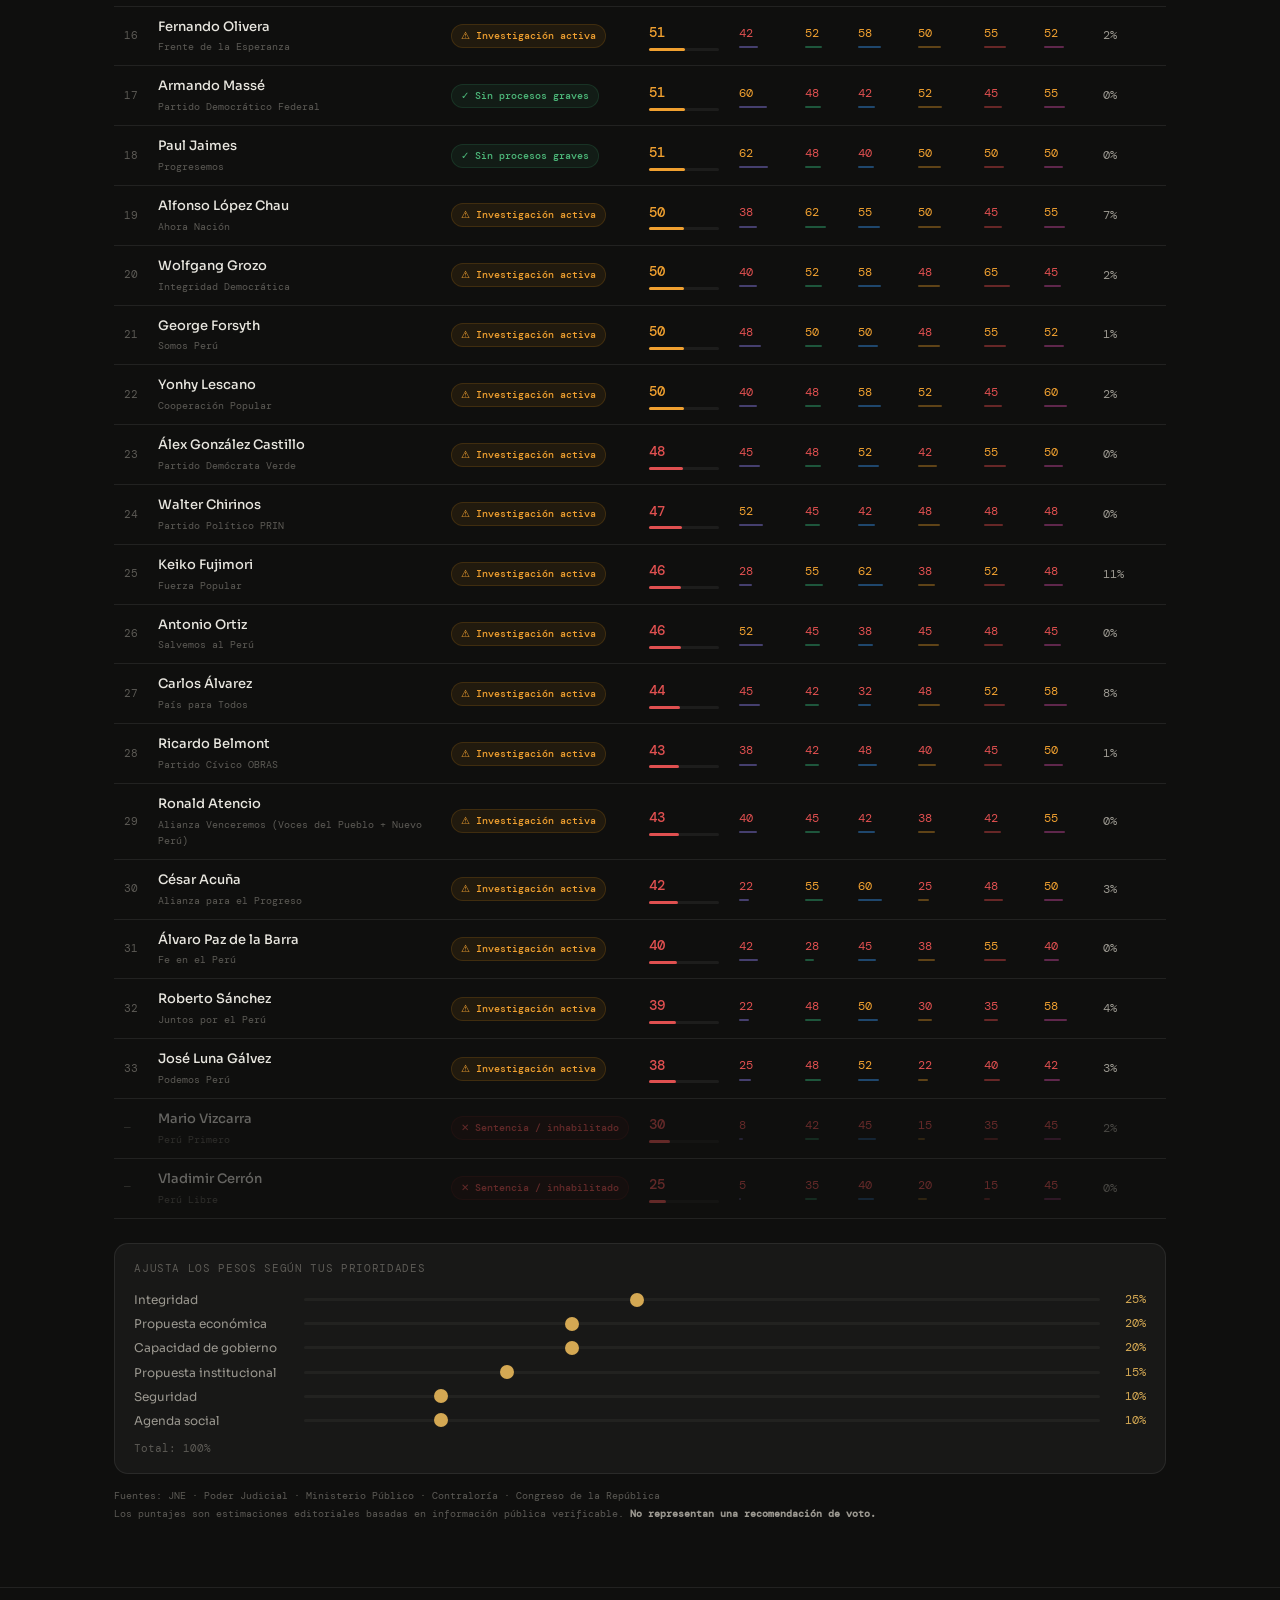
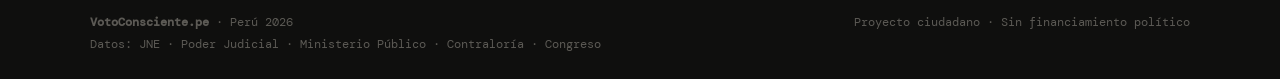
==== commit 87ed7b78: "Update index.html" ====
--- a/index.html
+++ b/index.html
@@ -27,6 +27,7 @@
       <button class="nav-btn" data-view="diputados">Diputados</button>
       <button class="nav-btn" data-view="metodologia">Metodología</button>
       <a href="congreso.html">Congreso Bicameral →</a>
+      <a href="autofiltro.html">Autofiltro →</a>
     </nav>
     <div class="header-cta">
       <span class="election-countdown" id="countdown">12 ABR 2026</span>
